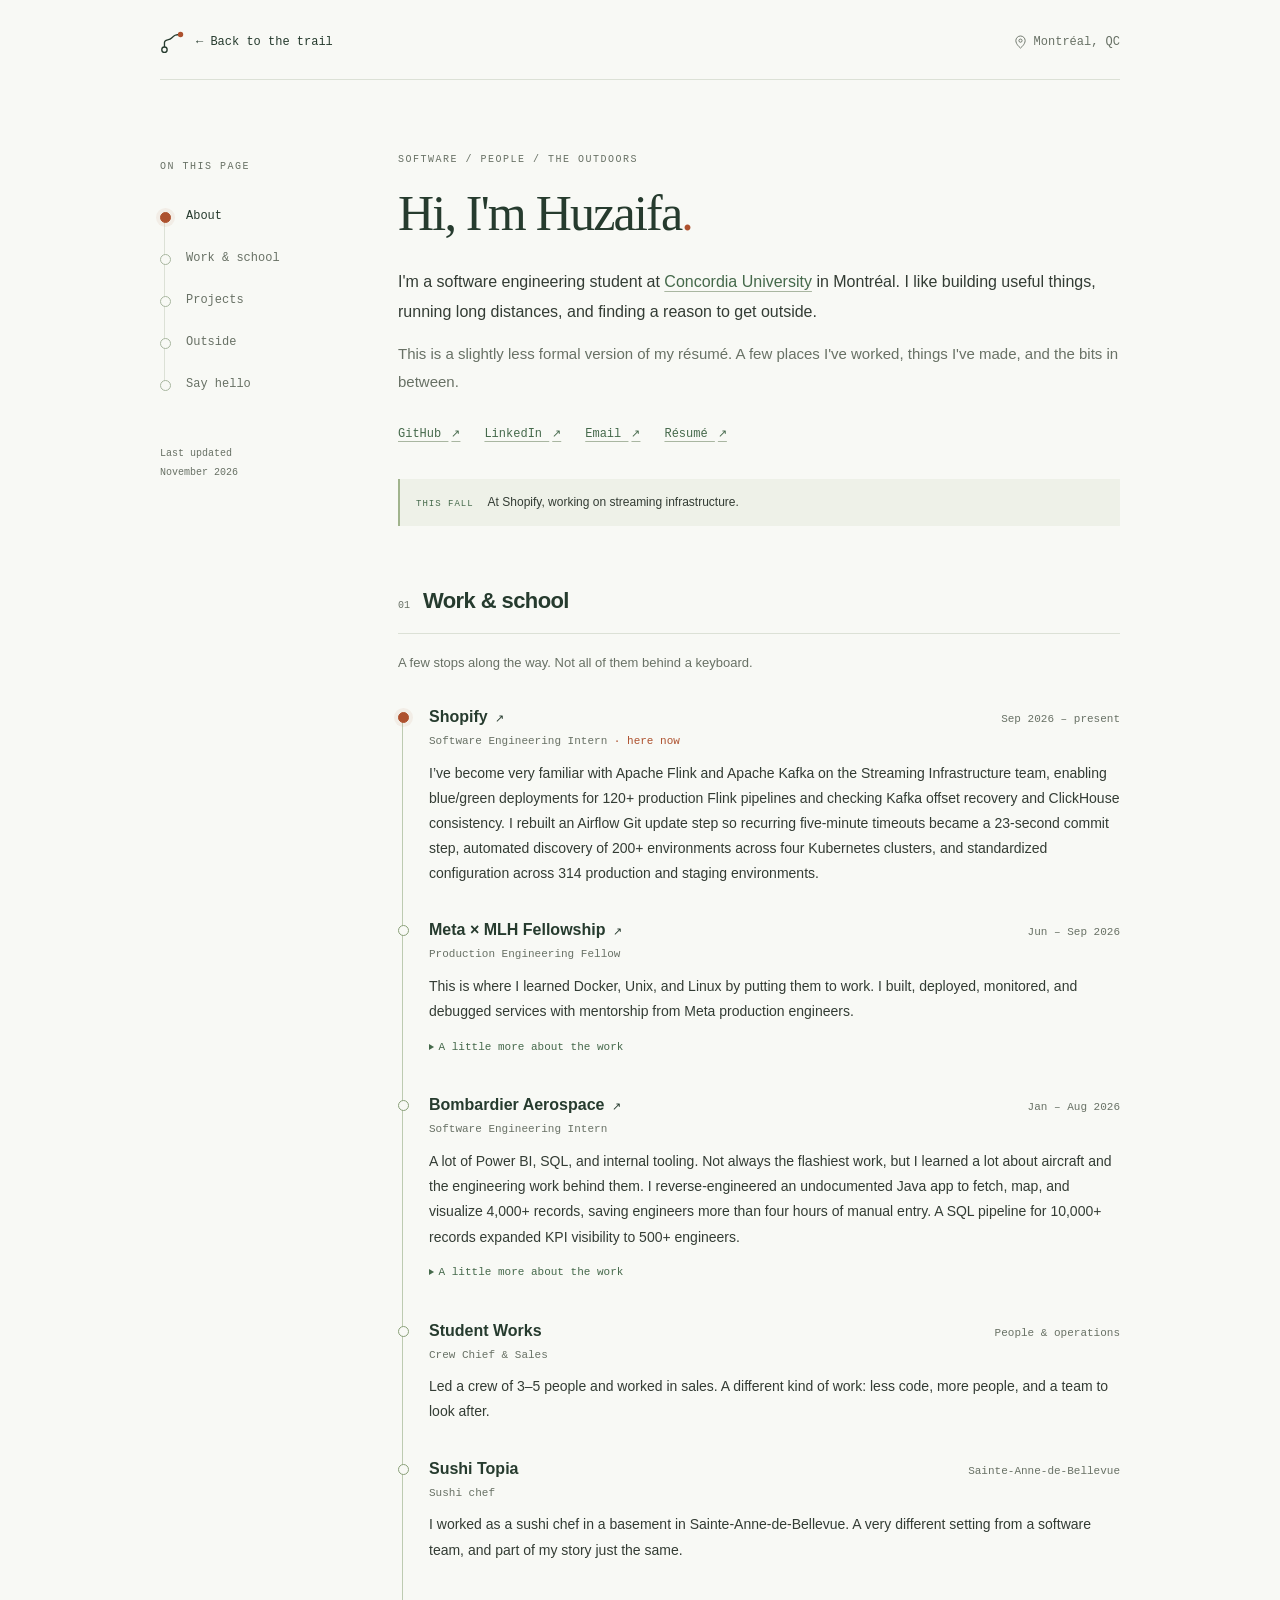
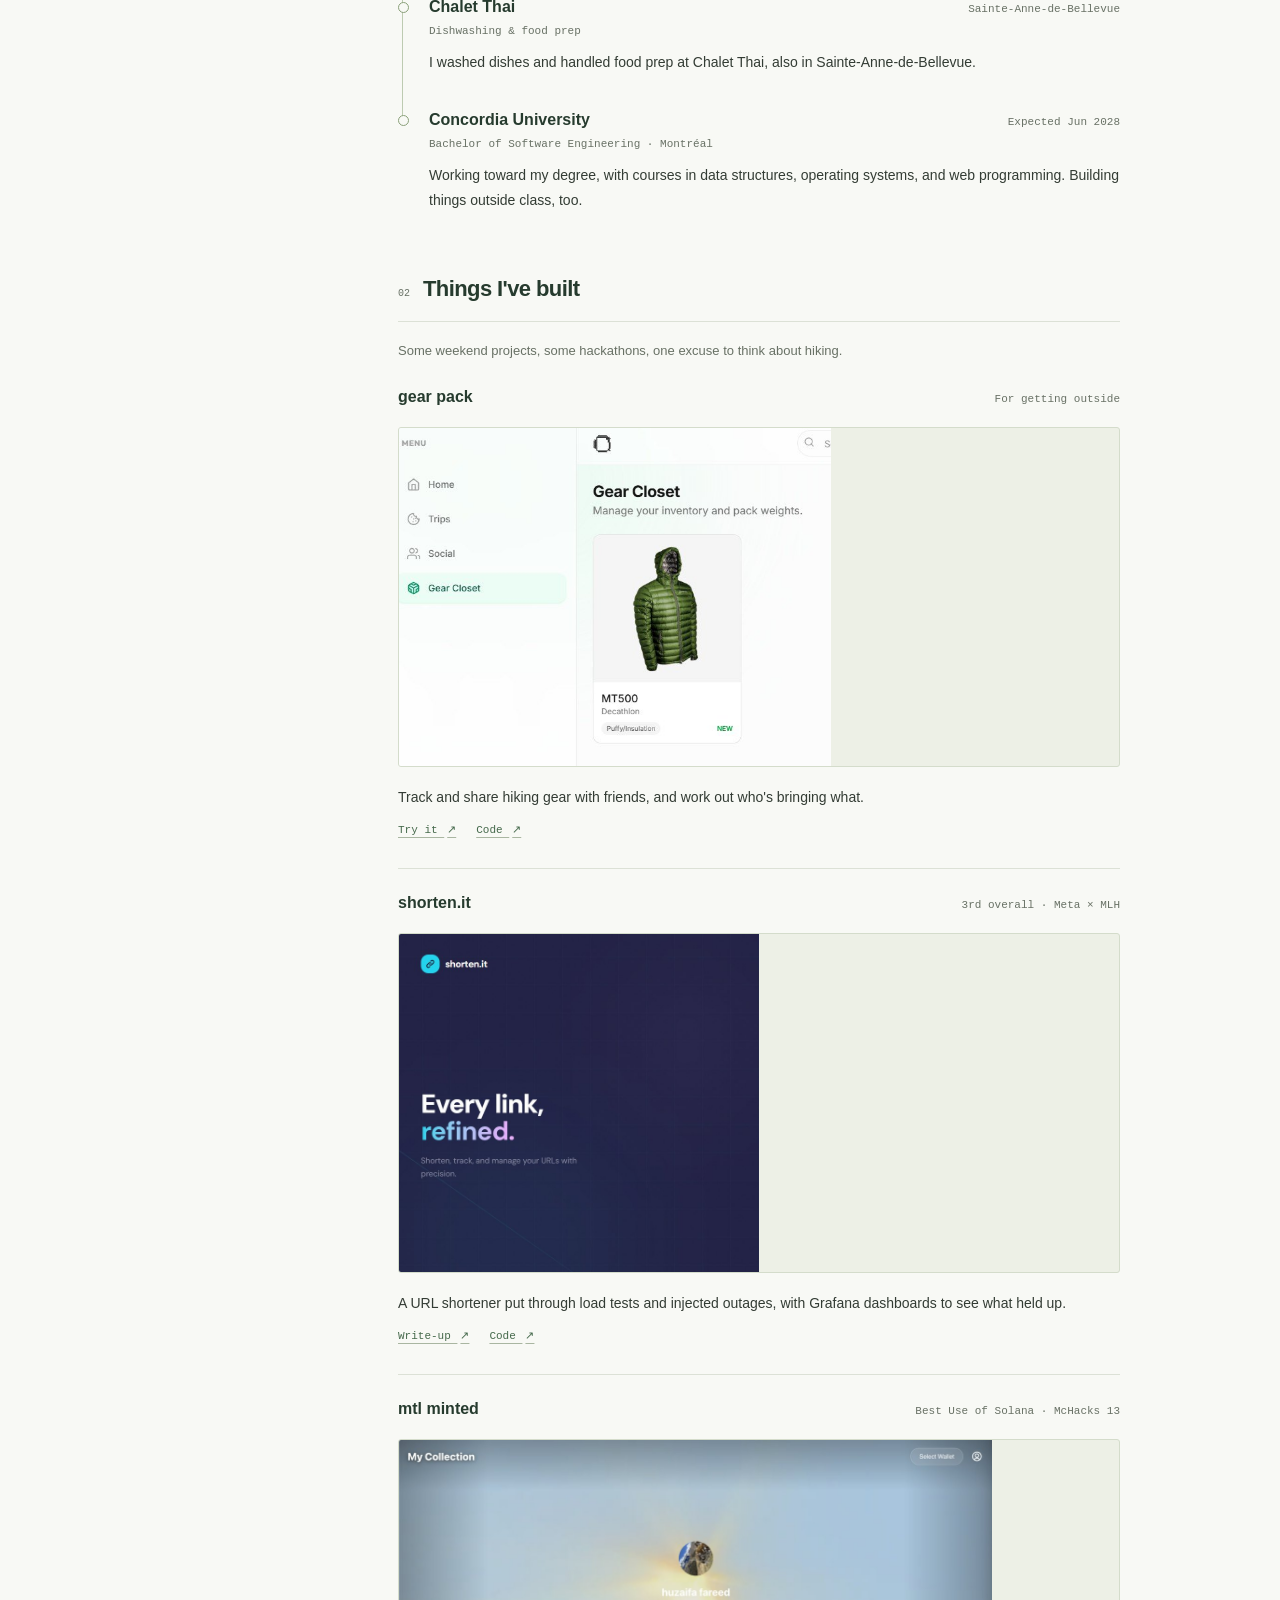
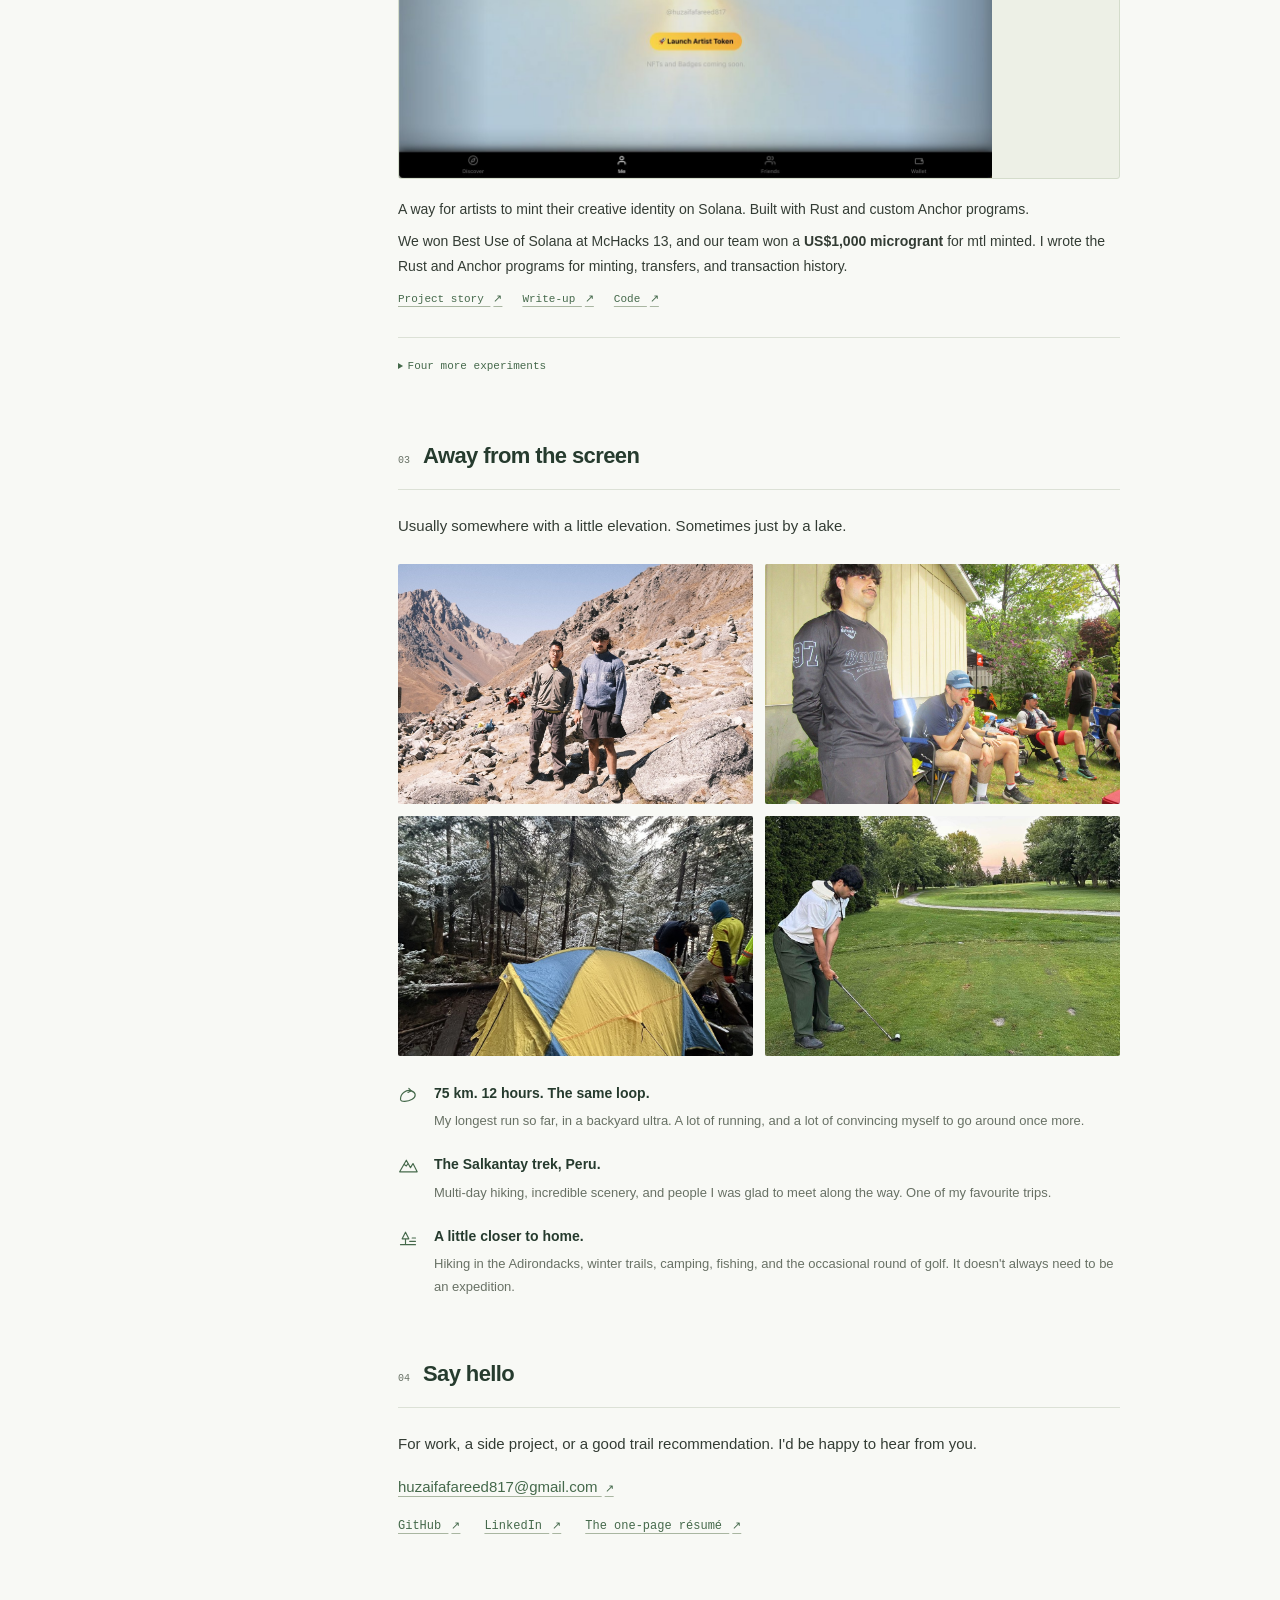
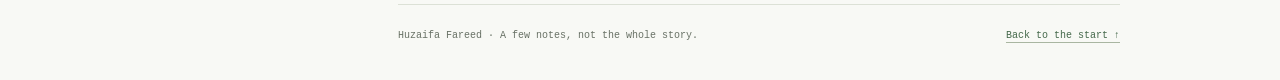
==== about/index.html @ e08a3026 "Publish root portfolio from 60dbf6f" ====
<!doctype html>
<html lang="en">
  <head>
    <meta charset="UTF-8" />
    <meta name="viewport" content="width=device-width, initial-scale=1" />
    <meta name="theme-color" content="#f8f9f5" />
    <title>Huzaifa Fareed — a few notes</title>
    <link rel="canonical" href="https://zaifnatra.github.io/about/" />
    <meta
      name="description"
      content="I'm Huzaifa, a software engineering student in Montréal. A few notes on work, school, things I've built, and time spent outside."
    />
    <meta property="og:type" content="website" />
    <meta property="og:title" content="Huzaifa Fareed — a few notes" />
    <meta
      property="og:description"
      content="Software, school, and the occasional very long run. A personal website by Huzaifa Fareed."
    />
    <meta property="og:url" content="https://zaifnatra.github.io/about/" />
    <meta name="twitter:card" content="summary" />
    <link rel="icon" type="image/png" sizes="32x32" href="/favicon-32.png" />
  <link rel="icon" href="/favicon.ico" sizes="any" />
  <link rel="apple-touch-icon" sizes="180x180" href="/apple-touch-icon.png" />
    <link rel="stylesheet" href="/about.css" />
    <script type="module" src="/about.js"></script>
  </head>
  <body id="top">
    <a class="skip-link" href="#content">Skip to content</a>

    <div class="shell">
      <header class="masthead">
        <a class="home-link" href="/" aria-label="Huzaifa Fareed, back to top">
          <svg viewBox="0 0 28 28" fill="none" aria-hidden="true">
            <path d="M5 22V14C5 10 10 12 13 9S17 5 23 5" stroke="currentColor" stroke-width="1.5" />
            <circle cx="5" cy="22" r="3" fill="#f8f9f5" stroke="currentColor" stroke-width="1.5" />
            <circle cx="23" cy="5" r="3" fill="#ad512e" />
          </svg>
          <span>← Back to the trail</span>
        </a>
        <span class="location">
          <svg viewBox="0 0 14 16" fill="none" aria-hidden="true">
            <path d="M12 6C12 10 7 14 7 14S2 10 2 6a5 5 0 1 1 10 0Z" stroke="currentColor" />
            <circle cx="7" cy="6" r="1.7" stroke="currentColor" />
          </svg>
          Montréal, QC
        </span>
      </header>

      <div class="layout">
        <aside class="sidebar">
          <p class="small-label">On this page</p>
          <nav class="page-nav" aria-label="On this page">
            <ol>
              <li><a href="#about">About</a></li>
              <li><a href="#experience">Work &amp; school</a></li>
              <li><a href="#projects">Projects</a></li>
              <li><a href="#outside">Outside</a></li>
              <li><a href="#contact">Say hello</a></li>
            </ol>
          </nav>
          <p class="sidebar-note">
            <span>Last updated</span>
            <time datetime="2026-11-25">November 2026</time>
          </p>
        </aside>

        <main id="content" tabindex="-1">
          <section class="intro" id="about" aria-labelledby="intro-heading">
            <p class="small-label">Software / people / the outdoors</p>
            <h1 id="intro-heading">Hi, I'm Huzaifa<span>.</span></h1>
            <div class="intro-copy">
              <p>
                I'm a software engineering student at <a href="#school">Concordia University</a>
                in Montréal. I like building useful things, running long distances,
                and finding a reason to get outside.
              </p>
              <p>
                This is a slightly less formal version of my résumé. A few places
                I've worked, things I've made, and the bits in between.
              </p>
            </div>
            <ul class="link-list" aria-label="Find me elsewhere">
              <li><a href="https://github.com/zaifnatra">GitHub <span class="arrow" aria-hidden="true">↗</span></a></li>
              <li><a href="https://linkedin.com/in/huzaifa-fareed">LinkedIn <span class="arrow" aria-hidden="true">↗</span></a></li>
              <li><a href="mailto:huzaifafareed817@gmail.com">Email <span class="arrow" aria-hidden="true">↗</span></a></li>
              <li><a href="/resume/">Résumé <span class="arrow" aria-hidden="true">↗</span></a></li>
            </ul>
            <p class="now-note">
              <span class="small-label">This fall</span>
              <span>At Shopify, working on streaming infrastructure.</span>
            </p>
          </section>

          <section class="content-section" id="experience" aria-labelledby="experience-heading">
            <div class="section-heading">
              <span class="section-number" aria-hidden="true">01</span>
              <h2 id="experience-heading">Work &amp; school</h2>
            </div>
            <p class="section-intro">A few stops along the way. Not all of them behind a keyboard.</p>

            <ol class="route" aria-label="Work experience and education">
              <li class="stop stop-current">
                <article aria-labelledby="shopify-heading">
                  <div class="entry-heading">
                    <h3 id="shopify-heading"><a href="https://www.shopify.com">Shopify <span class="arrow" aria-hidden="true">↗</span></a></h3>
                    <p class="entry-date"><time datetime="2026-09">Sep 2026</time> – present</p>
                  </div>
                  <p class="entry-meta">Software Engineering Intern <span class="current-label">· here now</span></p>
                  <p class="entry-copy">
                    I’ve become very familiar with Apache Flink and Apache Kafka on the Streaming Infrastructure team, enabling blue/green deployments for 120+ production Flink pipelines and checking Kafka offset recovery and ClickHouse consistency. I rebuilt an Airflow Git update step so recurring five-minute timeouts became a 23-second commit step, automated discovery of 200+ environments across four Kubernetes clusters, and standardized configuration across 314 production and staging environments.
                  </p>
                </article>
              </li>

              <li class="stop">
                <article aria-labelledby="mlh-heading">
                  <div class="entry-heading">
                    <h3 id="mlh-heading"><a href="https://fellowship.mlh.io">Meta × MLH Fellowship <span class="arrow" aria-hidden="true">↗</span></a></h3>
                    <p class="entry-date"><time datetime="2026-06">Jun</time> – <time datetime="2026-09">Sep 2026</time></p>
                  </div>
                  <p class="entry-meta">Production Engineering Fellow</p>
                  <p class="entry-copy">
                    This is where I learned Docker, Unix, and Linux by putting them to work. I built, deployed, monitored, and debugged services with mentorship from Meta production engineers.
                  </p>
                  <details>
                    <summary>A little more about the work</summary>
                    <ul class="work-notes">
                      <li>Deployed a Flask and MySQL app with Docker and NGINX, separating services into their own containers.</li>
                      <li>Set up CI/CD, automated testing, and DigitalOcean provisioning with Bash.</li>
                      <li>Used Grafana and Prometheus to keep track of container health and service availability.</li>
                    </ul>
                  </details>
                </article>
              </li>

              <li class="stop">
                <article aria-labelledby="bombardier-heading">
                  <div class="entry-heading">
                    <h3 id="bombardier-heading"><a href="https://www.bombardier.com">Bombardier Aerospace <span class="arrow" aria-hidden="true">↗</span></a></h3>
                    <p class="entry-date"><time datetime="2026-01">Jan</time> – <time datetime="2026-08">Aug 2026</time></p>
                  </div>
                  <p class="entry-meta">Software Engineering Intern</p>
                  <p class="entry-copy">
                    A lot of Power BI, SQL, and internal tooling. Not always the flashiest work, but I learned a lot about aircraft and the engineering work behind them. I reverse-engineered an undocumented Java app to fetch, map, and visualize 4,000+ records, saving engineers more than four hours of manual entry. A SQL pipeline for 10,000+ records expanded KPI visibility to 500+ engineers.
                  </p>
                  <details>
                    <summary>A little more about the work</summary>
                    <ul class="work-notes">
                      <li>Modernized 138 legacy HTML files and built a SQL pipeline for more than 10,000 records.</li>
                      <li>Coordinated with 15+ engineering champions on a roadmap dashboard covering 300+ manuals.</li>
                      <li>Built tools with Power Apps and Power Automate, and helped validate data during the BES 2.0 migration.</li>
                    </ul>
                  </details>
                </article>
              </li>

              <li class="stop">
                <article aria-labelledby="student-works-heading">
                  <div class="entry-heading">
                    <h3 id="student-works-heading">Student Works</h3>
                    <span class="entry-date">People &amp; operations</span>
                  </div>
                  <p class="entry-meta">Crew Chief &amp; Sales</p>
                  <p class="entry-copy">
                    Led a crew of 3–5 people and worked in sales. A different kind of
                    work: less code, more people, and a team to look after.
                  </p>
                </article>
              </li>

              <li class="stop"><article><div class="entry-heading"><h3>Sushi Topia</h3><span class="entry-date">Sainte-Anne-de-Bellevue</span></div><p class="entry-meta">Sushi chef</p><p class="entry-copy">I worked as a sushi chef in a basement in Sainte-Anne-de-Bellevue. A very different setting from a software team, and part of my story just the same.</p></article></li>
              <li class="stop"><article><div class="entry-heading"><h3>Chalet Thai</h3><span class="entry-date">Sainte-Anne-de-Bellevue</span></div><p class="entry-meta">Dishwashing &amp; food prep</p><p class="entry-copy">I washed dishes and handled food prep at Chalet Thai, also in Sainte-Anne-de-Bellevue.</p></article></li>
              <li class="stop" id="school">
                <article aria-labelledby="school-heading">
                  <div class="entry-heading">
                    <h3 id="school-heading">Concordia University</h3>
                    <p class="entry-date">Expected <time datetime="2028-06">Jun 2028</time></p>
                  </div>
                  <p class="entry-meta">Bachelor of Software Engineering · Montréal</p>
                  <p class="entry-copy">
                    Working toward my degree, with courses in data structures,
                    operating systems, and web programming. Building things outside
                    class, too.
                  </p>
                </article>
              </li>
            </ol>
          </section>

          <section class="content-section" id="projects" aria-labelledby="projects-heading">
            <div class="section-heading">
              <span class="section-number" aria-hidden="true">02</span>
              <h2 id="projects-heading">Things I've built</h2>
            </div>
            <p class="section-intro">Some weekend projects, some hackathons, one excuse to think about hiking.</p>

            <ul class="project-list">
              <li class="project">
                <div class="entry-heading">
                  <h3>gear pack</h3>
                  <span class="project-label">For getting outside</span>
                </div><img class="portfolio-snapshot" src="/images/project-gear-pack.jpg" alt="gear pack screenshot" loading="lazy" />
                <p>Track and share hiking gear with friends, and work out who's bringing what.</p>
                <ul class="link-list" aria-label="Gear pack links">
                  <li><a href="https://gear-pack.vercel.app/">Try it <span class="arrow" aria-hidden="true">↗</span></a></li>
                  <li><a href="https://github.com/zaifnatra/gear-pack">Code <span class="arrow" aria-hidden="true">↗</span></a></li>
                </ul>
              </li>
              <li class="project">
                <div class="entry-heading">
                  <h3>shorten.it</h3>
                  <span class="project-label">3rd overall · Meta × MLH</span>
                </div><img class="portfolio-snapshot" src="/images/project-shorten-it.jpg" alt="shorten.it screenshot" loading="lazy" />
                <p>A URL shortener put through load tests and injected outages, with Grafana dashboards to see what held up.</p>
                <ul class="link-list" aria-label="Shorten.it links">
                  <li><a href="https://devpost.com/software/shorten-it">Write-up <span class="arrow" aria-hidden="true">↗</span></a></li>
                  <li><a href="https://github.com/zaifnatra/MetaHackathon">Code <span class="arrow" aria-hidden="true">↗</span></a></li>
                </ul>
              </li>
              <li class="project">
                <div class="entry-heading">
                  <h3><a href="/projects/mtl-minted/">mtl minted</a></h3>
                  <span class="project-label">Best Use of Solana · McHacks 13</span>
                </div><img class="portfolio-snapshot" src="/images/project-mtl-minted.jpg" alt="mtl minted screenshot" loading="lazy" />
                <p>A way for artists to mint their creative identity on Solana. Built with Rust and custom Anchor programs.</p>
                <p>We won Best Use of Solana at McHacks 13, and our team won a <strong>US$1,000 microgrant</strong> for mtl minted. I wrote the Rust and Anchor programs for minting, transfers, and transaction history.</p>
                <ul class="link-list" aria-label="Mtl minted links">
                  <li><a href="/projects/mtl-minted/">Project story <span class="arrow" aria-hidden="true">↗</span></a></li>
                  <li><a href="https://devpost.com/software/black-beauty">Write-up <span class="arrow" aria-hidden="true">↗</span></a></li>
                  <li><a href="https://github.com/zaifnatra/solana">Code <span class="arrow" aria-hidden="true">↗</span></a></li>
                </ul>
              </li>
            </ul>

            <details class="more-projects">
              <summary>Four more experiments</summary>
              <ul class="project-list">
                <li class="project">
                  <div class="entry-heading">
                    <h3>retro secrets</h3>
                    <span class="project-label">Web3 Challenge winner · ConUHacks</span>
                  </div><img class="portfolio-snapshot" src="/images/project-retro-secrets.jpg" alt="retro secrets screenshot" loading="lazy" />
                  <p>Messages hidden inside images using steganography and custom encryption, with a small social platform for sharing them.</p>
                  <ul class="link-list" aria-label="Retro secrets links">
                    <li><a href="https://devpost.com/software/retro-secrets">Write-up <span class="arrow" aria-hidden="true">↗</span></a></li>
                    <li><a href="https://github.com/deltag0/ConUHacks">Code <span class="arrow" aria-hidden="true">↗</span></a></li>
                  </ul>
                </li>
                <li class="project">
                  <h3>ev prediction model</h3><img class="portfolio-snapshot" src="/images/project-ev-model.jpg" alt="ev prediction model screenshot" loading="lazy" />
                  <p>Predicting electric vehicle specs with scikit-learn and a small Streamlit app.</p>
                  <ul class="link-list" aria-label="EV prediction model links">
                    <li><a href="https://ev-prediction-zaifnatra.streamlit.app/">Try it <span class="arrow" aria-hidden="true">↗</span></a></li>
                    <li><a href="https://github.com/zaifnatra/ev-ml">Code <span class="arrow" aria-hidden="true">↗</span></a></li>
                  </ul>
                </li>
                <li class="project">
                  <h3>heroes journey</h3><img class="portfolio-snapshot" src="/images/project-heroes-journey.jpg" alt="heroes journey screenshot" loading="lazy" />
                  <p>A 2D puzzle adventure through a randomized maze, written from scratch in Java.</p>
                  <ul class="link-list" aria-label="Heroes journey links">
                    <li><a href="https://github.com/zaifnatra/spaceus">Code <span class="arrow" aria-hidden="true">↗</span></a></li>
                  </ul>
                </li>
                <li class="project">
                  <h3>campus events</h3><img class="portfolio-snapshot" src="/images/project-campus-events.jpg" alt="campus events screenshot" loading="lazy" />
                  <p>A place for students to discover, organize, and get tickets to events on campus.</p>
                  <ul class="link-list" aria-label="Campus events links">
                    <li><a href="https://soen341-f25.onrender.com/">Try it <span class="arrow" aria-hidden="true">↗</span></a></li>
                    <li><a href="https://github.com/zaifnatra/SOEN341-F25">Code <span class="arrow" aria-hidden="true">↗</span></a></li>
                  </ul>
                </li>
              </ul>
            </details>
          </section>

          <section class="content-section" id="outside" aria-labelledby="outside-heading">
            <div class="section-heading">
              <span class="section-number" aria-hidden="true">03</span>
              <h2 id="outside-heading">Away from the screen</h2>
            </div>
            <p class="outside-intro">Usually somewhere with a little elevation. Sometimes just by a lake.</p><div class="personal-photo-strip"><img src="/images/personal-salkantay.jpg" alt="Salkantay trek in Peru" loading="lazy" /><img src="/images/personal-ultra.jpg" alt="A break during a backyard ultramarathon" loading="lazy" /><img src="/images/personal-camp.jpg" alt="A tent among snow-dusted trees" loading="lazy" /><img src="/images/personal-golf.jpg" alt="A round of golf" loading="lazy" /></div>
            <ul class="field-notes">
              <li>
                <svg viewBox="0 0 24 24" fill="none" aria-hidden="true">
                  <path d="M3 17c0-7 7-12 13-10s6 7 1 10-14 4-14 0Z" stroke="currentColor" />
                  <path d="m13 4 3 3-4 2" stroke="currentColor" stroke-linecap="round" stroke-linejoin="round" />
                </svg>
                <div>
                  <strong>75 km. 12 hours. The same loop.</strong>
                  <p>My longest run so far, in a backyard ultra. A lot of running, and a lot of convincing myself to go around once more.</p>
                </div>
              </li>
              <li>
                <svg viewBox="0 0 24 24" fill="none" aria-hidden="true">
                  <path d="m2 19 8-14 5 9 3-5 5 10H2Z" stroke="currentColor" stroke-linejoin="round" />
                  <path d="m7 10 3 2 2-3" stroke="currentColor" stroke-linejoin="round" />
                </svg>
                <div>
                  <strong>The Salkantay trek, Peru.</strong>
                  <p>Multi-day hiking, incredible scenery, and people I was glad to meet along the way. One of my favourite trips.</p>
                </div>
              </li>
              <li>
                <svg viewBox="0 0 24 24" fill="none" aria-hidden="true">
                  <path d="m5 13 4-8 4 8H5Zm4 0v6M3 20h18M14 16h7M17 12h4" stroke="currentColor" stroke-linecap="round" stroke-linejoin="round" />
                </svg>
                <div>
                  <strong>A little closer to home.</strong>
                  <p>Hiking in the Adirondacks, winter trails, camping, fishing, and the occasional round of golf. It doesn't always need to be an expedition.</p>
                </div>
              </li>
            </ul>
          </section>

          <section class="content-section contact" id="contact" aria-labelledby="contact-heading">
            <div class="section-heading">
              <span class="section-number" aria-hidden="true">04</span>
              <h2 id="contact-heading">Say hello</h2>
            </div>
            <p class="contact-copy">For work, a side project, or a good trail recommendation. I'd be happy to hear from you.</p>
            <a class="contact-email" href="mailto:huzaifafareed817@gmail.com">huzaifafareed817@gmail.com <span class="arrow" aria-hidden="true">↗</span></a>
            <ul class="link-list" aria-label="More ways to connect">
              <li><a href="https://github.com/zaifnatra">GitHub <span class="arrow" aria-hidden="true">↗</span></a></li>
              <li><a href="https://linkedin.com/in/huzaifa-fareed">LinkedIn <span class="arrow" aria-hidden="true">↗</span></a></li>
              <li><a href="/resume/">The one-page résumé <span class="arrow" aria-hidden="true">↗</span></a></li>
            </ul>
          </section>

          <footer class="footer">
            <span>Huzaifa Fareed · A few notes, not the whole story.</span>
            <a href="#top">Back to the start ↑</a>
          </footer>
        </main>
      </div>
    </div>
  </body>
</html>
---- about.css ----
:root {
  font-family: -apple-system, BlinkMacSystemFont, "Segoe UI", sans-serif;
  color: #333c34;
  background: #f8f9f5;
  font-synthesis: none;
  text-rendering: optimizeLegibility;
  -webkit-font-smoothing: antialiased;
  --paper: #f8f9f5;
  --ink: #263b2e;
  --muted: #687165;
  --green: #45694b;
  --line: #dce1d6;
  --orange: #ad512e;
  --mono: "SFMono-Regular", Consolas, "Liberation Mono", monospace;
}

* {
  box-sizing: border-box;
}

html {
  scroll-behavior: smooth;
  scroll-padding-top: 3rem;
}

body {
  margin: 0;
  font-size: 15px;
  line-height: 1.8;
}

::selection {
  background: #dce8cf;
  color: var(--ink);
}

a {
  color: var(--green);
  text-decoration-color: #a9b6a1;
  text-underline-offset: 4px;
  text-decoration-thickness: 1px;
}

a:hover {
  color: var(--orange);
  text-decoration-color: currentColor;
}

:focus-visible {
  outline: 2px solid var(--green);
  outline-offset: 5px;
  border-radius: 2px;
}

h1,
h2,
h3,
p {
  margin: 0;
}

h1,
h2,
h3 {
  color: var(--ink);
}

h2 {
  font-size: 22px;
  font-weight: 550;
  letter-spacing: -0.6px;
  line-height: 1.4;
}

h3 {
  font-size: 16px;
  font-weight: 600;
  line-height: 1.5;
}

svg {
  display: block;
}

.shell {
  width: min(100% - 6rem, 960px);
  margin-inline: auto;
}

.skip-link {
  position: fixed;
  top: 12px;
  left: 12px;
  z-index: 10;
  padding: 8px 16px;
  background: var(--paper);
  transform: translateY(-160%);
}

.skip-link:focus {
  transform: translateY(0);
}

.masthead {
  display: flex;
  align-items: center;
  justify-content: space-between;
  gap: 1rem;
  padding-block: 30px 24px;
  border-bottom: 1px solid var(--line);
  font-family: var(--mono);
  font-size: 12px;
}

.home-link {
  display: inline-flex;
  align-items: center;
  gap: 11px;
  color: var(--ink);
  text-decoration: none;
}

.home-link svg {
  width: 25px;
  height: 25px;
}

.location {
  display: inline-flex;
  align-items: center;
  gap: 7px;
  color: var(--muted);
}

.location svg {
  width: 13px;
  height: 15px;
}

.layout {
  display: grid;
  grid-template-columns: 166px minmax(0, 1fr);
  gap: 72px;
  padding-top: 72px;
}

.sidebar {
  align-self: start;
  position: sticky;
  top: 48px;
  padding-top: 7px;
  font-family: var(--mono);
  font-size: 12px;
}

.small-label {
  color: var(--muted);
  font-family: var(--mono);
  font-size: 10px;
  letter-spacing: 1.5px;
  line-height: 1.5;
  text-transform: uppercase;
}

.page-nav {
  margin-top: 22px;
}

.page-nav ol {
  margin: 0;
  padding: 0;
  list-style: none;
}

.page-nav li {
  position: relative;
}

.page-nav li:not(:last-child)::before {
  position: absolute;
  top: 20px;
  bottom: -20px;
  left: 4px;
  width: 1px;
  background: var(--line);
  content: "";
}

.page-nav a {
  position: relative;
  display: flex;
  align-items: center;
  gap: 15px;
  min-height: 42px;
  color: var(--muted);
  text-decoration: none;
}

.page-nav a::before {
  z-index: 1;
  flex: 0 0 9px;
  width: 9px;
  height: 9px;
  border: 1px solid #a7b59e;
  border-radius: 50%;
  background: var(--paper);
  content: "";
}

.page-nav a[aria-current="location"],
.page-nav a:hover {
  color: var(--ink);
}

.page-nav a[aria-current="location"]::before {
  border-color: var(--orange);
  background: var(--orange);
  box-shadow: 0 0 0 4px #ad512e12;
}

.sidebar-note {
  margin-top: 38px;
  color: var(--muted);
  font-size: 10px;
  line-height: 1.9;
}

.sidebar-note span {
  display: block;
}

main {
  min-width: 0;
}

.intro h1 {
  margin-top: 16px;
  font-family: "Iowan Old Style", "Palatino Linotype", "Book Antiqua", Georgia, serif;
  font-size: clamp(36px, 4.5vw, 50px);
  font-weight: 400;
  line-height: 1.2;
  letter-spacing: -1.8px;
}

.intro h1 span {
  color: var(--orange);
}

.intro-copy {
  margin-top: 24px;
  font-size: 16px;
  line-height: 1.85;
}

.intro-copy p + p {
  margin-top: 14px;
}

.intro-copy p:last-child {
  color: var(--muted);
  font-size: 15px;
}

.link-list {
  display: flex;
  flex-wrap: wrap;
  align-items: center;
  gap: 8px 24px;
  margin-top: 23px;
  padding: 0;
  list-style: none;
  font-family: var(--mono);
  font-size: 12px;
}

.link-list a {
  display: inline-block;
  padding-block: 5px;
}

.arrow {
  margin-left: 3px;
  font-family: var(--mono);
  font-size: 11px;
}

.now-note {
  display: flex;
  align-items: baseline;
  gap: 14px;
  margin-top: 29px;
  padding: 13px 16px;
  border-left: 2px solid #a1b48d;
  background: #eef1e8;
  font-size: 12px;
  line-height: 1.7;
}

.now-note .small-label {
  flex-shrink: 0;
  color: var(--green);
  font-size: 9px;
  letter-spacing: 1px;
}

.content-section {
  margin-top: 60px;
}

.section-heading {
  display: flex;
  align-items: baseline;
  gap: 13px;
  padding-bottom: 17px;
  border-bottom: 1px solid var(--line);
}

.section-number {
  color: var(--muted);
  font-family: var(--mono);
  font-size: 10px;
}

.section-intro {
  margin-top: 17px;
  color: var(--muted);
  font-size: 13px;
}

.route {
  margin: 30px 0 0 5px;
  padding: 0 0 0 26px;
  list-style: none;
}

.stop {
  position: relative;
  padding-bottom: 32px;
}

.stop:not(:last-child)::before {
  position: absolute;
  top: 9px;
  bottom: -9px;
  left: -27px;
  border-left: 1px solid #bdcbb1;
  content: "";
}

.stop::after {
  position: absolute;
  top: 7px;
  left: -31px;
  width: 9px;
  height: 9px;
  border: 1px solid #899f78;
  border-radius: 50%;
  background: var(--paper);
  content: "";
}

.stop-current::after {
  border-color: var(--orange);
  background: var(--orange);
  box-shadow: 0 0 0 4px #ad512e12;
}

.stop:last-child {
  padding-bottom: 0;
}

.entry-heading {
  display: flex;
  align-items: baseline;
  justify-content: space-between;
  gap: 8px 16px;
}

.entry-heading h3 a {
  color: inherit;
  text-decoration: none;
}

.entry-heading h3 a:hover {
  color: var(--orange);
  text-decoration: underline;
}

.entry-date,
.entry-meta,
.project-label {
  color: var(--muted);
  font-family: var(--mono);
  font-size: 11px;
  line-height: 1.7;
}

.entry-date {
  flex-shrink: 0;
  text-align: right;
}

.entry-meta {
  margin-top: 3px;
}

.current-label {
  color: var(--orange);
  white-space: nowrap;
}

.entry-copy {
  margin-top: 10px;
  font-size: 14px;
  line-height: 1.8;
}

details {
  margin-top: 9px;
}

summary {
  width: fit-content;
  padding-block: 4px;
  color: var(--green);
  font-family: var(--mono);
  font-size: 11px;
  cursor: pointer;
}

summary:hover {
  color: var(--orange);
}

summary::marker {
  font-size: 9px;
}

.work-notes {
  margin: 9px 0 0;
  padding-left: 18px;
  color: var(--muted);
  font-size: 13px;
}

.work-notes li + li {
  margin-top: 7px;
}

.project-list {
  margin: 0;
  padding: 0;
  list-style: none;
}

.project {
  padding-block: 22px;
  border-bottom: 1px solid var(--line);
}

.project-label {
  text-align: right;
}

.project p {
  margin-top: 7px;
  font-size: 14px;
}

.project .link-list {
  gap: 20px;
  margin-block: 6px 0;
  font-size: 11px;
}

.more-projects {
  margin-top: 15px;
}

.more-projects > summary {
  font-size: 11px;
}

.more-projects .project:last-child {
  border-bottom: 0;
  padding-bottom: 0;
}

.outside-intro {
  margin-top: 22px;
}

.field-notes {
  margin: 25px 0 0;
  padding: 0;
  list-style: none;
}

.field-notes li {
  display: grid;
  grid-template-columns: 24px minmax(0, 1fr);
  gap: 12px;
  margin-top: 20px;
  font-size: 14px;
}

.field-notes svg {
  width: 20px;
  height: 20px;
  margin-top: 4px;
  color: var(--green);
  stroke-width: 1.4;
}

.field-notes strong {
  color: var(--ink);
  font-weight: 550;
}

.field-notes p {
  margin-top: 3px;
  color: var(--muted);
  font-size: 13px;
}

.contact-copy {
  margin-top: 22px;
}

.contact-email {
  display: inline-block;
  margin-top: 16px;
  font-size: 15px;
  overflow-wrap: anywhere;
}

.contact .link-list {
  margin-top: 11px;
}

.footer {
  display: flex;
  justify-content: space-between;
  align-items: baseline;
  flex-wrap: wrap;
  gap: 12px;
  margin-top: 62px;
  padding-block: 22px 35px;
  border-top: 1px solid var(--line);
  color: var(--muted);
  font-family: var(--mono);
  font-size: 10px;
}

@media (min-width: 1500px) {
  .shell {
    max-width: 1000px;
  }

  .layout {
    gap: 96px;
  }
}

@media (max-width: 800px) {
  .shell {
    width: min(100% - 48px, 620px);
  }

  .layout {
    display: block;
    padding-top: 0;
  }

  .sidebar {
    position: static;
    padding-top: 18px;
  }

  .sidebar > .small-label,
  .sidebar-note {
    display: none;
  }

  .page-nav {
    margin-top: 0;
  }

  .page-nav ol {
    display: flex;
    flex-wrap: wrap;
    gap: 0 22px;
  }

  .page-nav li:not(:last-child)::before,
  .page-nav a::before {
    display: none;
  }

  .page-nav a[aria-current="location"] {
    text-decoration: underline;
    text-decoration-color: var(--orange);
    text-underline-offset: 6px;
  }

  main {
    padding-top: 42px;
  }

  .intro h1 {
    font-size: 43px;
  }
}

@media (max-width: 480px) {
  .shell {
    width: calc(100% - 40px);
  }

  .masthead {
    padding-block: 23px 19px;
    font-size: 10px;
  }

  .page-nav ol {
    justify-content: space-between;
    gap: 0 6px;
  }

  .page-nav a {
    min-height: 44px;
    font-size: 10px;
  }

  main {
    padding-top: 32px;
  }

  .intro h1 {
    font-size: 38px;
    letter-spacing: -1.3px;
  }

  .intro-copy {
    font-size: 15px;
  }

  .now-note {
    display: block;
  }

  .now-note .small-label {
    display: block;
    margin-bottom: 5px;
  }

  .content-section {
    margin-top: 46px;
  }

  .entry-heading {
    flex-wrap: wrap;
    gap: 3px 12px;
  }

  .entry-date,
  .project-label {
    text-align: left;
  }

  .entry-date {
    flex-basis: 100%;
  }

  .project .entry-heading {
    display: block;
  }

  .project-label {
    display: block;
    margin-top: 4px;
  }

  .footer {
    margin-top: 48px;
  }
}

@media (prefers-reduced-motion: reduce) {
  html {
    scroll-behavior: auto;
  }
}

@media print {
  :root {
    background: #fff;
    color: #000;
  }

  .shell {
    width: 100%;
  }

  .layout {
    display: block;
    padding-top: 28px;
  }

  .sidebar,
  .skip-link,
  .footer a {
    display: none;
  }

  main {
    padding-top: 0;
  }

  .content-section {
    margin-top: 30px;
  }

  .stop,
  .project,
  .field-notes li {
    break-inside: avoid;
  }

  a {
    color: inherit;
  }
}
.portfolio-snapshot{display:block;width:100%;max-height:340px;object-fit:contain;object-position:left;background:#edf0e6;margin:18px 0;border:1px solid #d4dccb;border-radius:3px}.personal-photo-strip{display:grid;grid-template-columns:1fr 1fr;gap:12px;margin:25px 0}.personal-photo-strip img{width:100%;height:240px;object-fit:cover;border-radius:2px}@media(max-width:550px){.personal-photo-strip img{height:170px}}
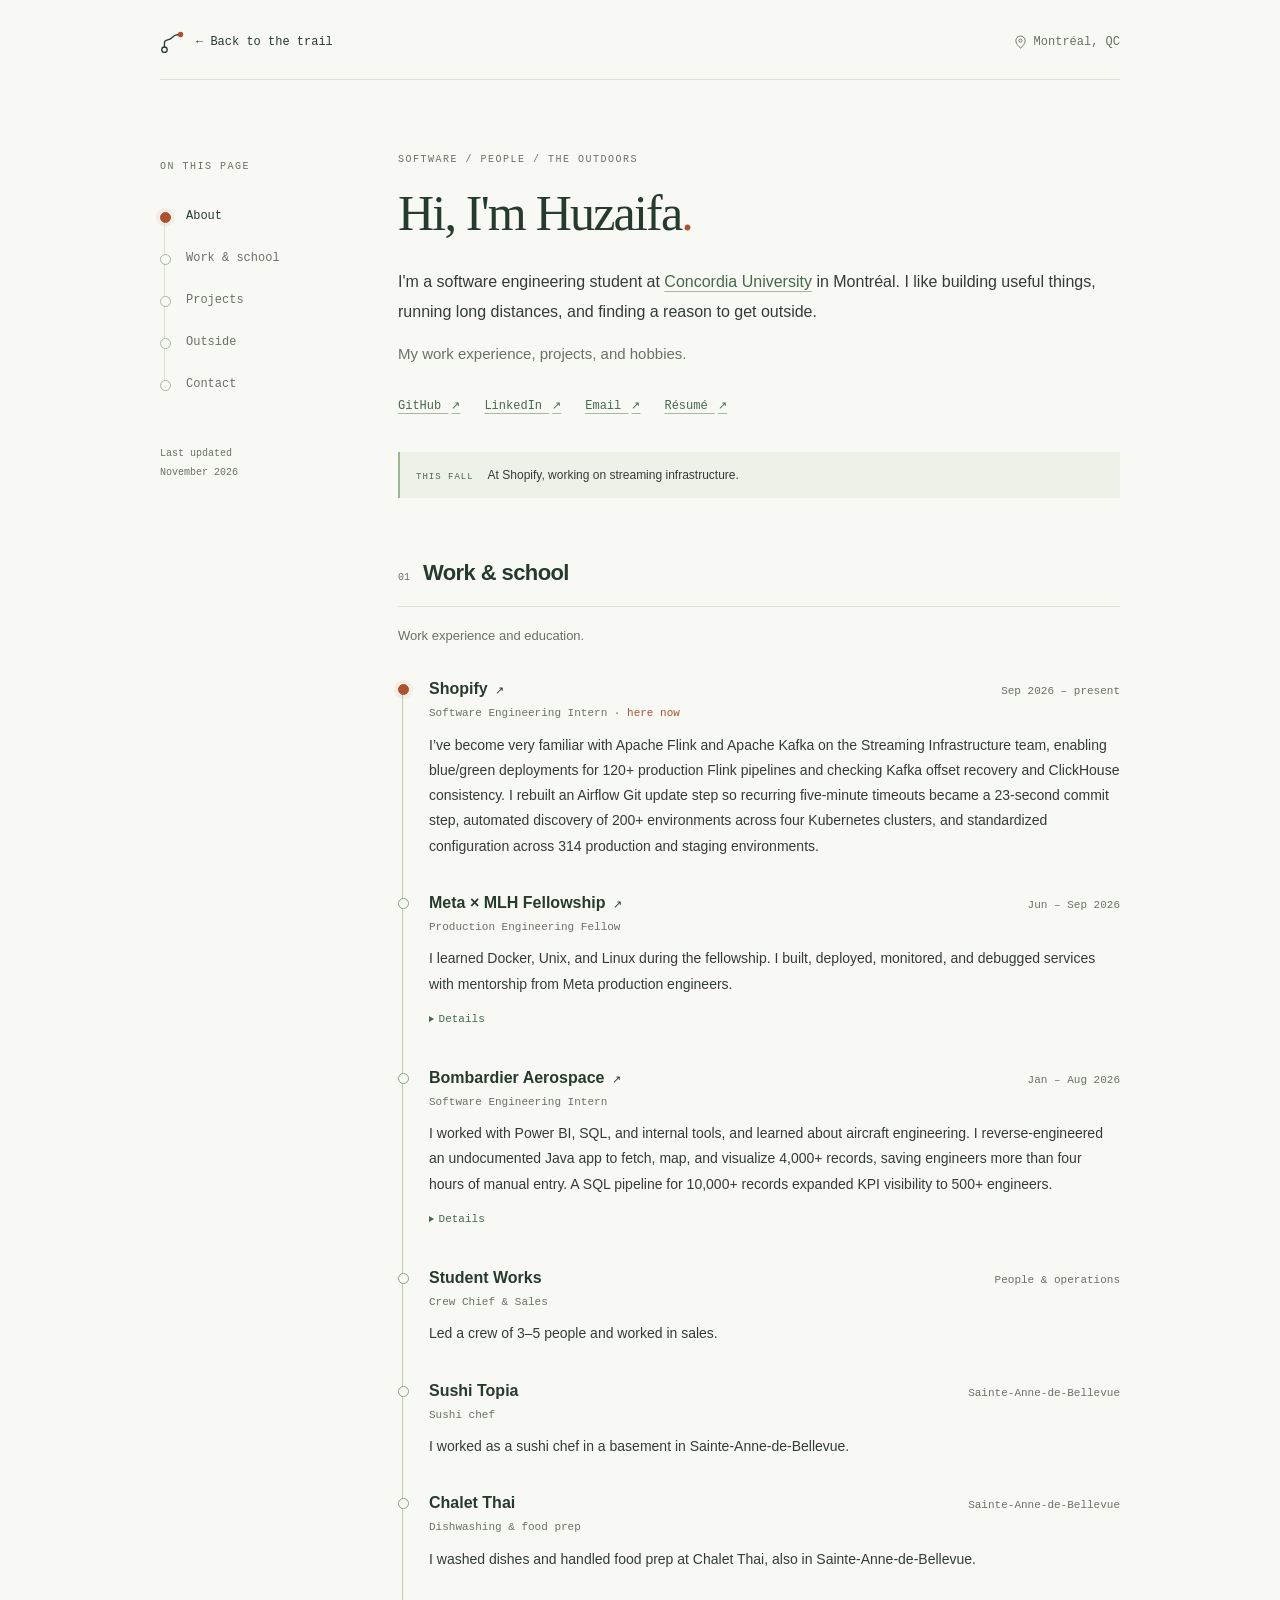
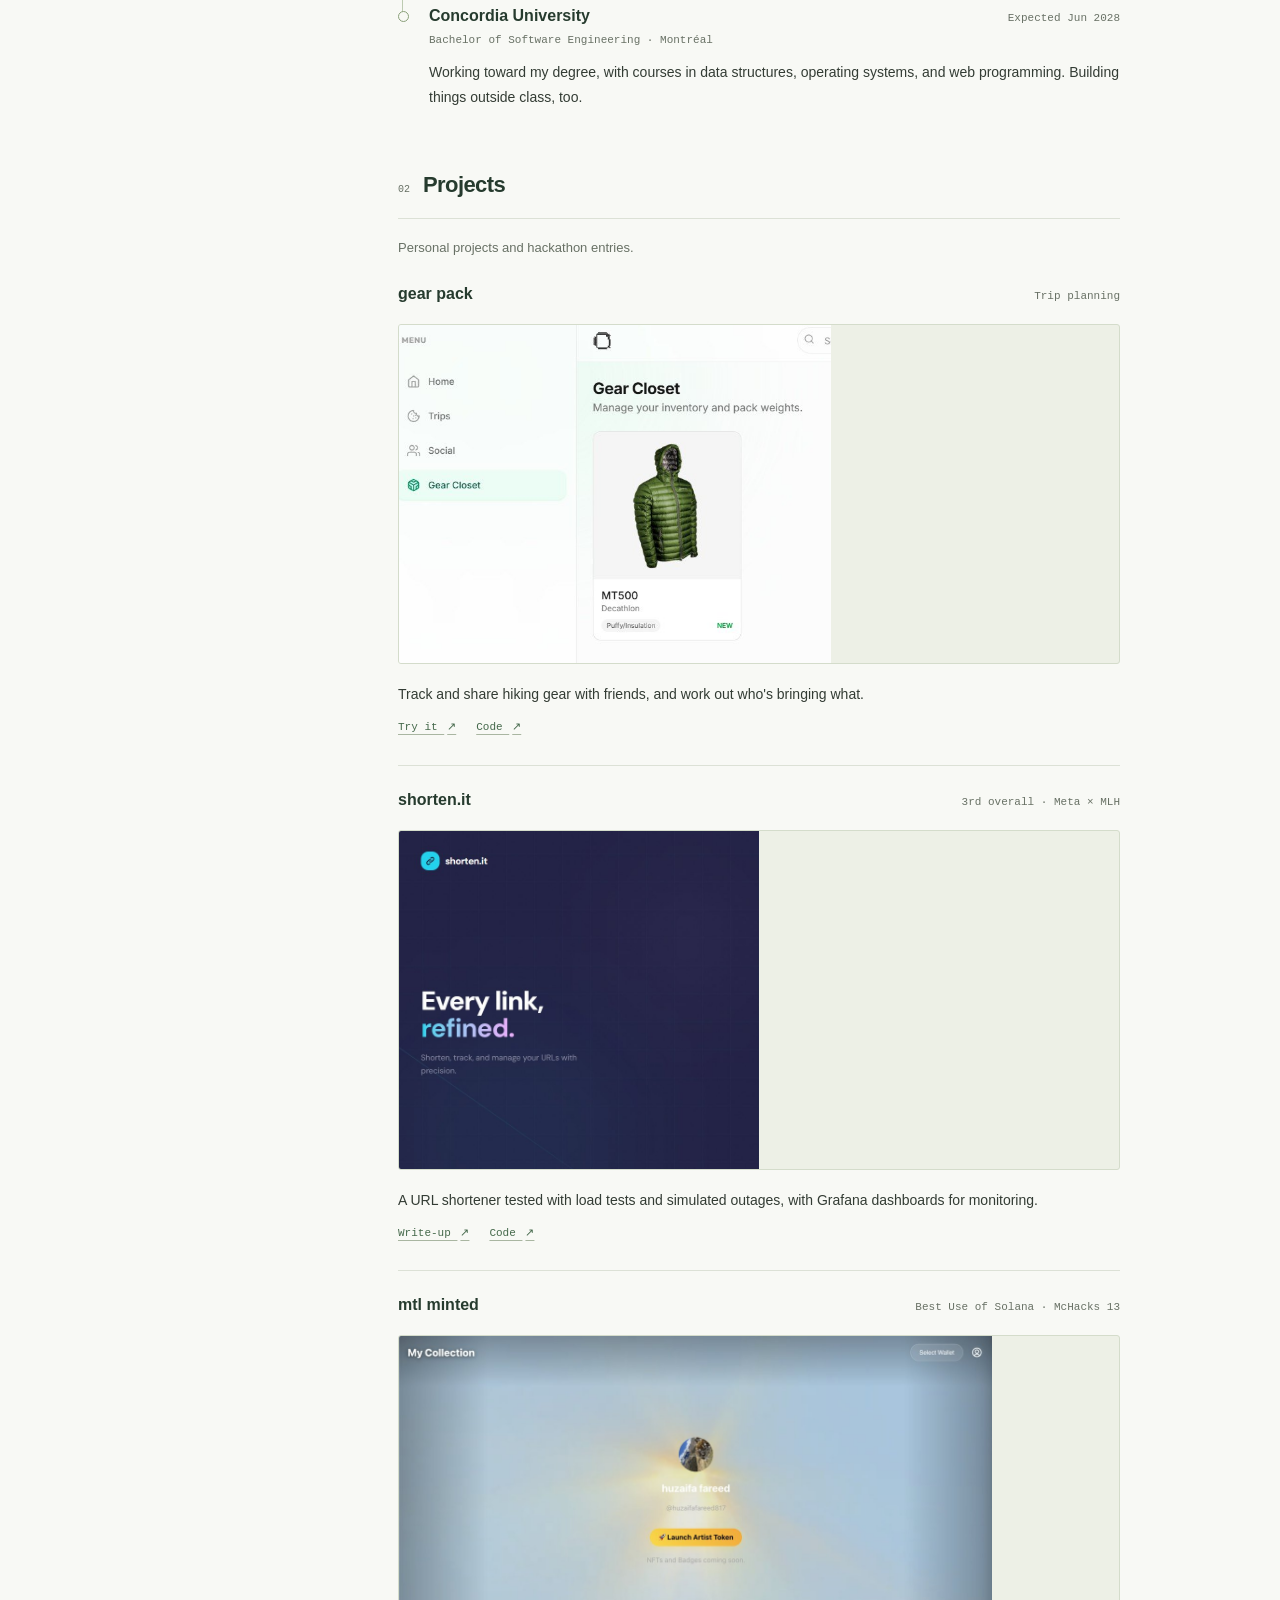
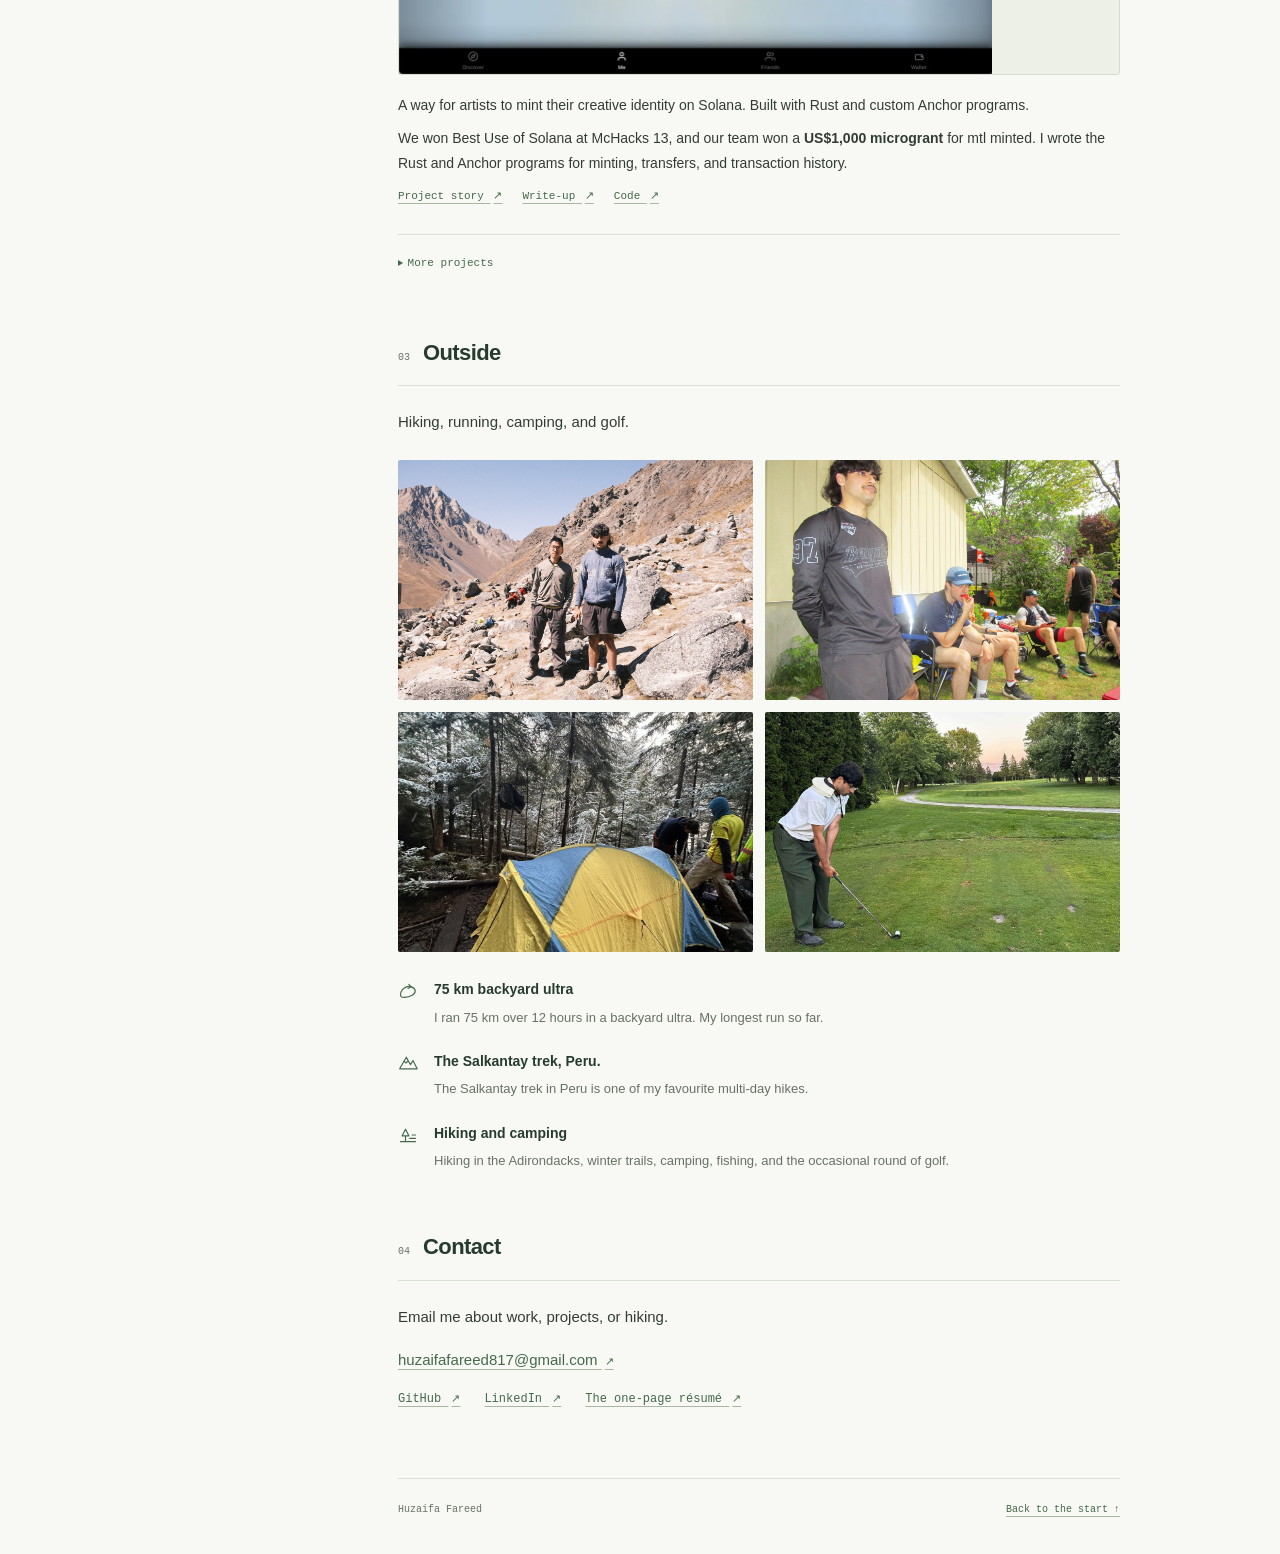
==== commit 846a5a55: "Publish portfolio at root with clean routes" ====
--- a/about/index.html
+++ b/about/index.html
@@ -4,17 +4,17 @@
     <meta charset="UTF-8" />
     <meta name="viewport" content="width=device-width, initial-scale=1" />
     <meta name="theme-color" content="#f8f9f5" />
-    <title>Huzaifa Fareed — a few notes</title>
+    <title>Huzaifa Fareed — About</title>
     <link rel="canonical" href="https://zaifnatra.github.io/about/" />
     <meta
       name="description"
-      content="I'm Huzaifa, a software engineering student in Montréal. A few notes on work, school, things I've built, and time spent outside."
+      content="Huzaifa Fareed’s work experience, education, projects, and hobbies."
     />
     <meta property="og:type" content="website" />
-    <meta property="og:title" content="Huzaifa Fareed — a few notes" />
+    <meta property="og:title" content="Huzaifa Fareed — About" />
     <meta
       property="og:description"
-      content="Software, school, and the occasional very long run. A personal website by Huzaifa Fareed."
+      content="Software engineering experience, projects, and hobbies. Huzaifa Fareed’s portfolio."
     />
     <meta property="og:url" content="https://zaifnatra.github.io/about/" />
     <meta name="twitter:card" content="summary" />
@@ -55,7 +55,7 @@
               <li><a href="#experience">Work &amp; school</a></li>
               <li><a href="#projects">Projects</a></li>
               <li><a href="#outside">Outside</a></li>
-              <li><a href="#contact">Say hello</a></li>
+              <li><a href="#contact">Contact</a></li>
             </ol>
           </nav>
           <p class="sidebar-note">
@@ -75,8 +75,7 @@
                 and finding a reason to get outside.
               </p>
               <p>
-                This is a slightly less formal version of my résumé. A few places
-                I've worked, things I've made, and the bits in between.
+                My work experience, projects, and hobbies.
               </p>
             </div>
             <ul class="link-list" aria-label="Find me elsewhere">
@@ -96,7 +95,7 @@
               <span class="section-number" aria-hidden="true">01</span>
               <h2 id="experience-heading">Work &amp; school</h2>
             </div>
-            <p class="section-intro">A few stops along the way. Not all of them behind a keyboard.</p>
+            <p class="section-intro">Work experience and education.</p>
 
             <ol class="route" aria-label="Work experience and education">
               <li class="stop stop-current">
@@ -120,10 +119,10 @@
                   </div>
                   <p class="entry-meta">Production Engineering Fellow</p>
                   <p class="entry-copy">
-                    This is where I learned Docker, Unix, and Linux by putting them to work. I built, deployed, monitored, and debugged services with mentorship from Meta production engineers.
+                    I learned Docker, Unix, and Linux during the fellowship. I built, deployed, monitored, and debugged services with mentorship from Meta production engineers.
                   </p>
                   <details>
-                    <summary>A little more about the work</summary>
+                    <summary>Details</summary>
                     <ul class="work-notes">
                       <li>Deployed a Flask and MySQL app with Docker and NGINX, separating services into their own containers.</li>
                       <li>Set up CI/CD, automated testing, and DigitalOcean provisioning with Bash.</li>
@@ -141,10 +140,10 @@
                   </div>
                   <p class="entry-meta">Software Engineering Intern</p>
                   <p class="entry-copy">
-                    A lot of Power BI, SQL, and internal tooling. Not always the flashiest work, but I learned a lot about aircraft and the engineering work behind them. I reverse-engineered an undocumented Java app to fetch, map, and visualize 4,000+ records, saving engineers more than four hours of manual entry. A SQL pipeline for 10,000+ records expanded KPI visibility to 500+ engineers.
+                    I worked with Power BI, SQL, and internal tools, and learned about aircraft engineering. I reverse-engineered an undocumented Java app to fetch, map, and visualize 4,000+ records, saving engineers more than four hours of manual entry. A SQL pipeline for 10,000+ records expanded KPI visibility to 500+ engineers.
                   </p>
                   <details>
-                    <summary>A little more about the work</summary>
+                    <summary>Details</summary>
                     <ul class="work-notes">
                       <li>Modernized 138 legacy HTML files and built a SQL pipeline for more than 10,000 records.</li>
                       <li>Coordinated with 15+ engineering champions on a roadmap dashboard covering 300+ manuals.</li>
@@ -162,13 +161,12 @@
                   </div>
                   <p class="entry-meta">Crew Chief &amp; Sales</p>
                   <p class="entry-copy">
-                    Led a crew of 3–5 people and worked in sales. A different kind of
-                    work: less code, more people, and a team to look after.
-                  </p>
-                </article>
-              </li>
-
-              <li class="stop"><article><div class="entry-heading"><h3>Sushi Topia</h3><span class="entry-date">Sainte-Anne-de-Bellevue</span></div><p class="entry-meta">Sushi chef</p><p class="entry-copy">I worked as a sushi chef in a basement in Sainte-Anne-de-Bellevue. A very different setting from a software team, and part of my story just the same.</p></article></li>
+                    Led a crew of 3–5 people and worked in sales. 
+                  </p>
+                </article>
+              </li>
+
+              <li class="stop"><article><div class="entry-heading"><h3>Sushi Topia</h3><span class="entry-date">Sainte-Anne-de-Bellevue</span></div><p class="entry-meta">Sushi chef</p><p class="entry-copy">I worked as a sushi chef in a basement in Sainte-Anne-de-Bellevue.</p></article></li>
               <li class="stop"><article><div class="entry-heading"><h3>Chalet Thai</h3><span class="entry-date">Sainte-Anne-de-Bellevue</span></div><p class="entry-meta">Dishwashing &amp; food prep</p><p class="entry-copy">I washed dishes and handled food prep at Chalet Thai, also in Sainte-Anne-de-Bellevue.</p></article></li>
               <li class="stop" id="school">
                 <article aria-labelledby="school-heading">
@@ -190,15 +188,15 @@
           <section class="content-section" id="projects" aria-labelledby="projects-heading">
             <div class="section-heading">
               <span class="section-number" aria-hidden="true">02</span>
-              <h2 id="projects-heading">Things I've built</h2>
-            </div>
-            <p class="section-intro">Some weekend projects, some hackathons, one excuse to think about hiking.</p>
+              <h2 id="projects-heading">Projects</h2>
+            </div>
+            <p class="section-intro">Personal projects and hackathon entries.</p>
 
             <ul class="project-list">
               <li class="project">
                 <div class="entry-heading">
                   <h3>gear pack</h3>
-                  <span class="project-label">For getting outside</span>
+                  <span class="project-label">Trip planning</span>
                 </div><img class="portfolio-snapshot" src="/images/project-gear-pack.jpg" alt="gear pack screenshot" loading="lazy" />
                 <p>Track and share hiking gear with friends, and work out who's bringing what.</p>
                 <ul class="link-list" aria-label="Gear pack links">
@@ -211,7 +209,7 @@
                   <h3>shorten.it</h3>
                   <span class="project-label">3rd overall · Meta × MLH</span>
                 </div><img class="portfolio-snapshot" src="/images/project-shorten-it.jpg" alt="shorten.it screenshot" loading="lazy" />
-                <p>A URL shortener put through load tests and injected outages, with Grafana dashboards to see what held up.</p>
+                <p>A URL shortener tested with load tests and simulated outages, with Grafana dashboards for monitoring.</p>
                 <ul class="link-list" aria-label="Shorten.it links">
                   <li><a href="https://devpost.com/software/shorten-it">Write-up <span class="arrow" aria-hidden="true">↗</span></a></li>
                   <li><a href="https://github.com/zaifnatra/MetaHackathon">Code <span class="arrow" aria-hidden="true">↗</span></a></li>
@@ -233,7 +231,7 @@
             </ul>
 
             <details class="more-projects">
-              <summary>Four more experiments</summary>
+              <summary>More projects</summary>
               <ul class="project-list">
                 <li class="project">
                   <div class="entry-heading">
@@ -276,9 +274,9 @@
           <section class="content-section" id="outside" aria-labelledby="outside-heading">
             <div class="section-heading">
               <span class="section-number" aria-hidden="true">03</span>
-              <h2 id="outside-heading">Away from the screen</h2>
-            </div>
-            <p class="outside-intro">Usually somewhere with a little elevation. Sometimes just by a lake.</p><div class="personal-photo-strip"><img src="/images/personal-salkantay.jpg" alt="Salkantay trek in Peru" loading="lazy" /><img src="/images/personal-ultra.jpg" alt="A break during a backyard ultramarathon" loading="lazy" /><img src="/images/personal-camp.jpg" alt="A tent among snow-dusted trees" loading="lazy" /><img src="/images/personal-golf.jpg" alt="A round of golf" loading="lazy" /></div>
+              <h2 id="outside-heading">Outside</h2>
+            </div>
+            <p class="outside-intro">Hiking, running, camping, and golf.</p><div class="personal-photo-strip"><img src="/images/personal-salkantay.jpg" alt="Salkantay trek in Peru" loading="lazy" /><img src="/images/personal-ultra.jpg" alt="A break during a backyard ultramarathon" loading="lazy" /><img src="/images/personal-camp.jpg" alt="A tent among snow-dusted trees" loading="lazy" /><img src="/images/personal-golf.jpg" alt="A round of golf" loading="lazy" /></div>
             <ul class="field-notes">
               <li>
                 <svg viewBox="0 0 24 24" fill="none" aria-hidden="true">
@@ -286,8 +284,8 @@
                   <path d="m13 4 3 3-4 2" stroke="currentColor" stroke-linecap="round" stroke-linejoin="round" />
                 </svg>
                 <div>
-                  <strong>75 km. 12 hours. The same loop.</strong>
-                  <p>My longest run so far, in a backyard ultra. A lot of running, and a lot of convincing myself to go around once more.</p>
+                  <strong>75 km backyard ultra</strong>
+                  <p>I ran 75 km over 12 hours in a backyard ultra. My longest run so far.</p>
                 </div>
               </li>
               <li>
@@ -297,7 +295,7 @@
                 </svg>
                 <div>
                   <strong>The Salkantay trek, Peru.</strong>
-                  <p>Multi-day hiking, incredible scenery, and people I was glad to meet along the way. One of my favourite trips.</p>
+                  <p>The Salkantay trek in Peru is one of my favourite multi-day hikes.</p>
                 </div>
               </li>
               <li>
@@ -305,8 +303,8 @@
                   <path d="m5 13 4-8 4 8H5Zm4 0v6M3 20h18M14 16h7M17 12h4" stroke="currentColor" stroke-linecap="round" stroke-linejoin="round" />
                 </svg>
                 <div>
-                  <strong>A little closer to home.</strong>
-                  <p>Hiking in the Adirondacks, winter trails, camping, fishing, and the occasional round of golf. It doesn't always need to be an expedition.</p>
+                  <strong>Hiking and camping</strong>
+                  <p>Hiking in the Adirondacks, winter trails, camping, fishing, and the occasional round of golf.</p>
                 </div>
               </li>
             </ul>
@@ -315,9 +313,9 @@
           <section class="content-section contact" id="contact" aria-labelledby="contact-heading">
             <div class="section-heading">
               <span class="section-number" aria-hidden="true">04</span>
-              <h2 id="contact-heading">Say hello</h2>
-            </div>
-            <p class="contact-copy">For work, a side project, or a good trail recommendation. I'd be happy to hear from you.</p>
+              <h2 id="contact-heading">Contact</h2>
+            </div>
+            <p class="contact-copy">Email me about work, projects, or hiking.</p>
             <a class="contact-email" href="mailto:huzaifafareed817@gmail.com">huzaifafareed817@gmail.com <span class="arrow" aria-hidden="true">↗</span></a>
             <ul class="link-list" aria-label="More ways to connect">
               <li><a href="https://github.com/zaifnatra">GitHub <span class="arrow" aria-hidden="true">↗</span></a></li>
@@ -327,7 +325,7 @@
           </section>
 
           <footer class="footer">
-            <span>Huzaifa Fareed · A few notes, not the whole story.</span>
+            <span>Huzaifa Fareed</span>
             <a href="#top">Back to the start ↑</a>
           </footer>
         </main>
